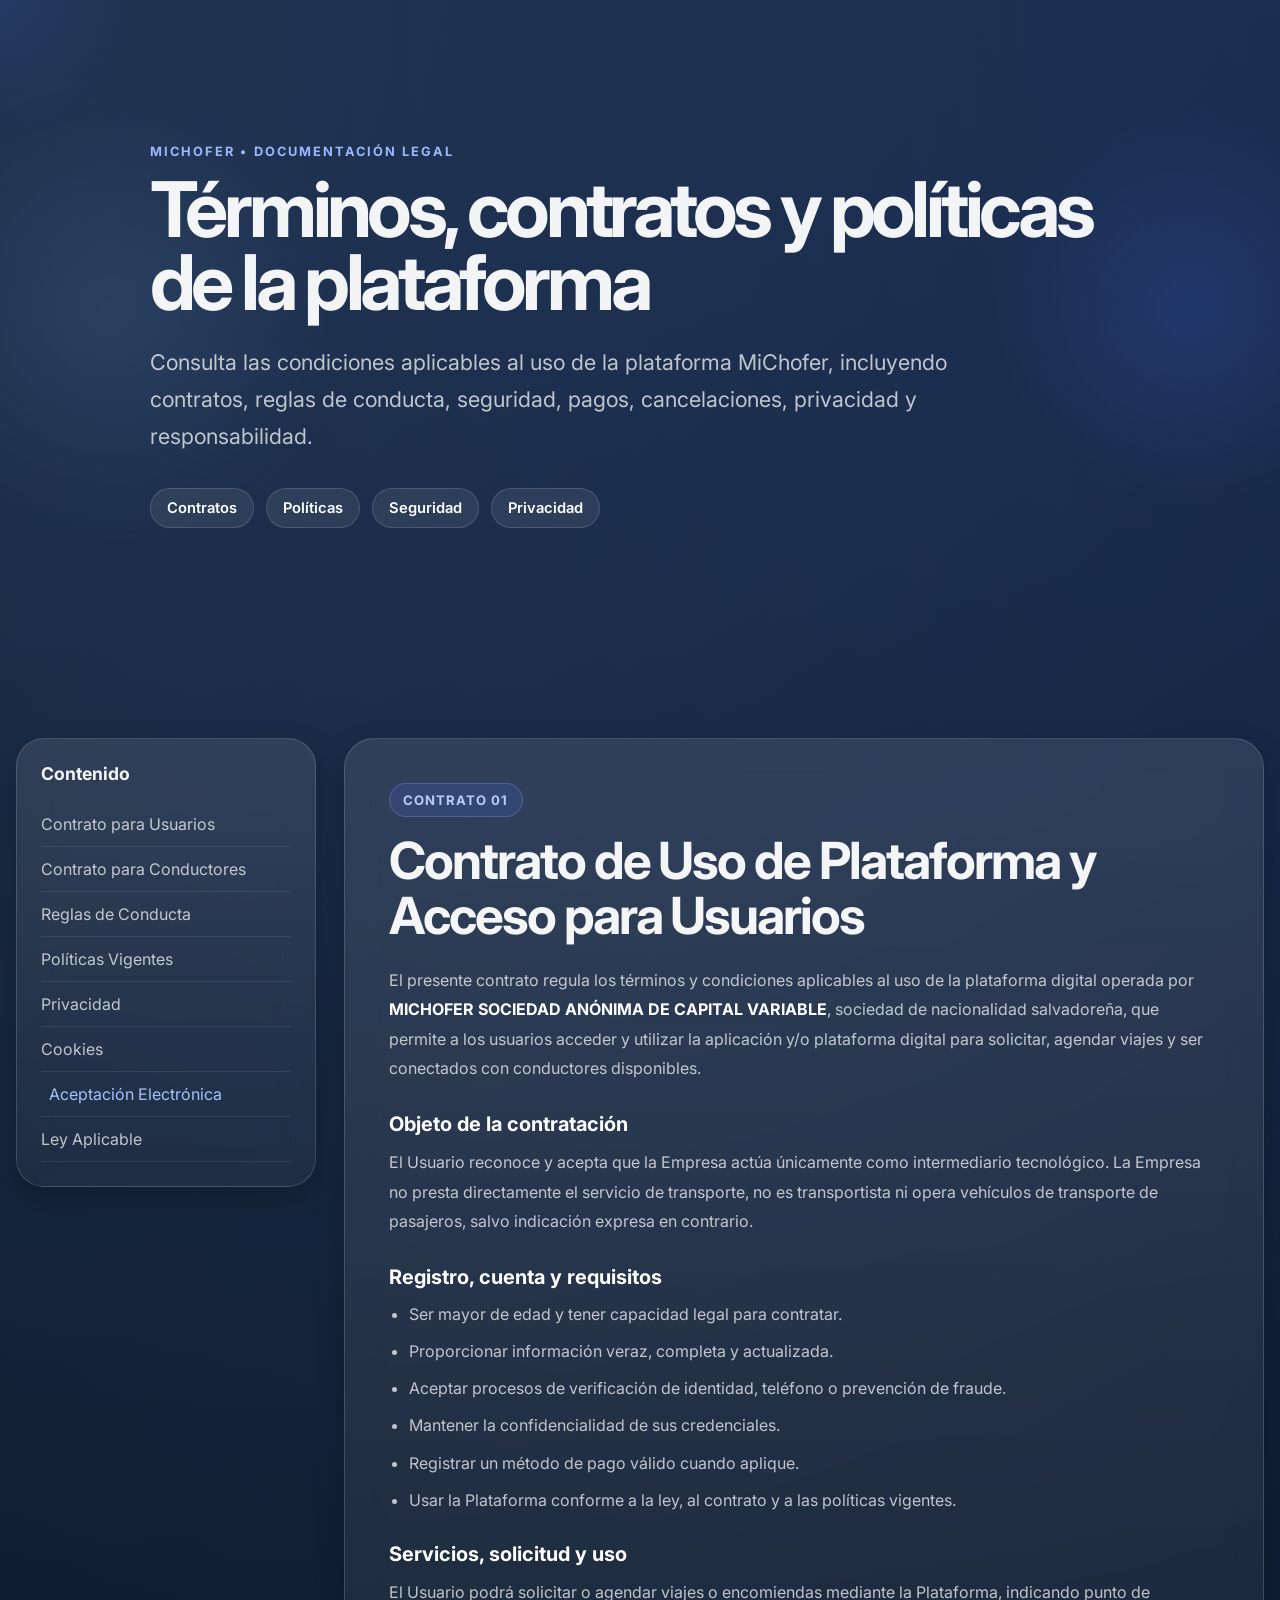
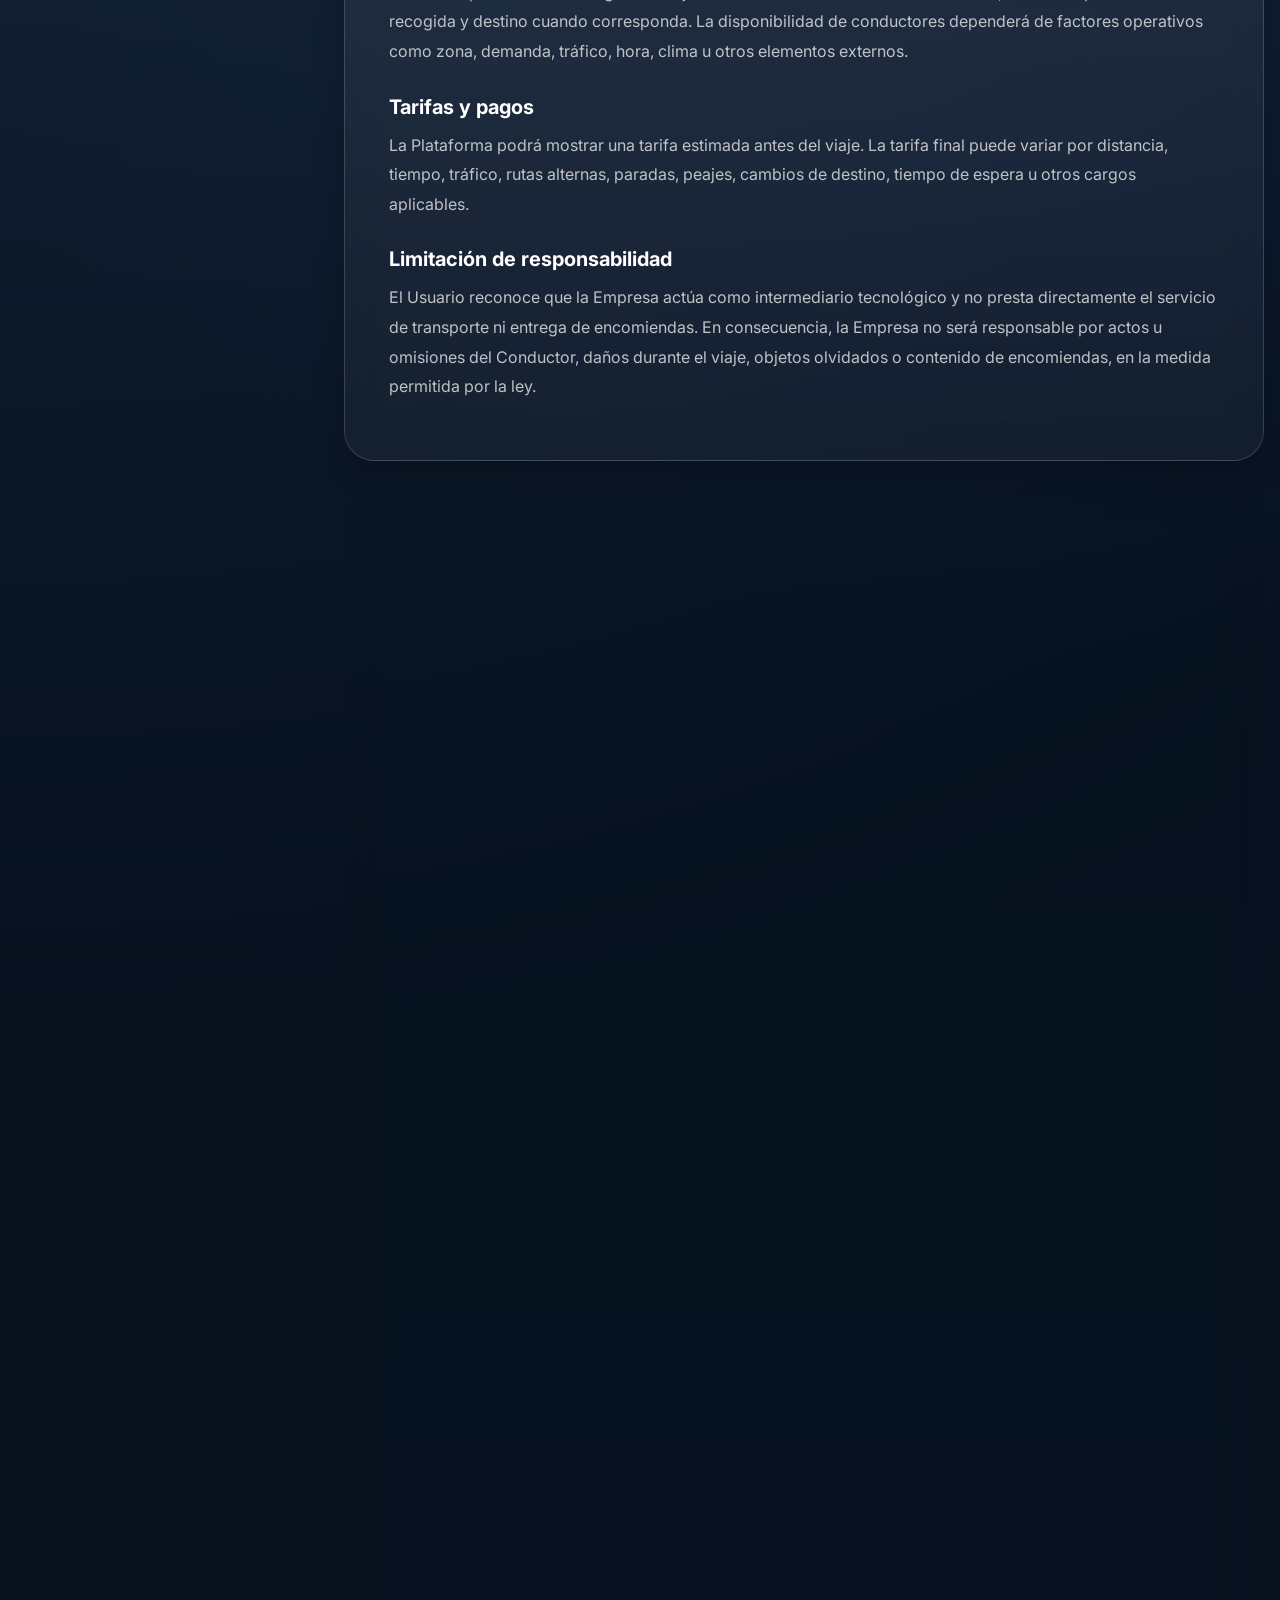
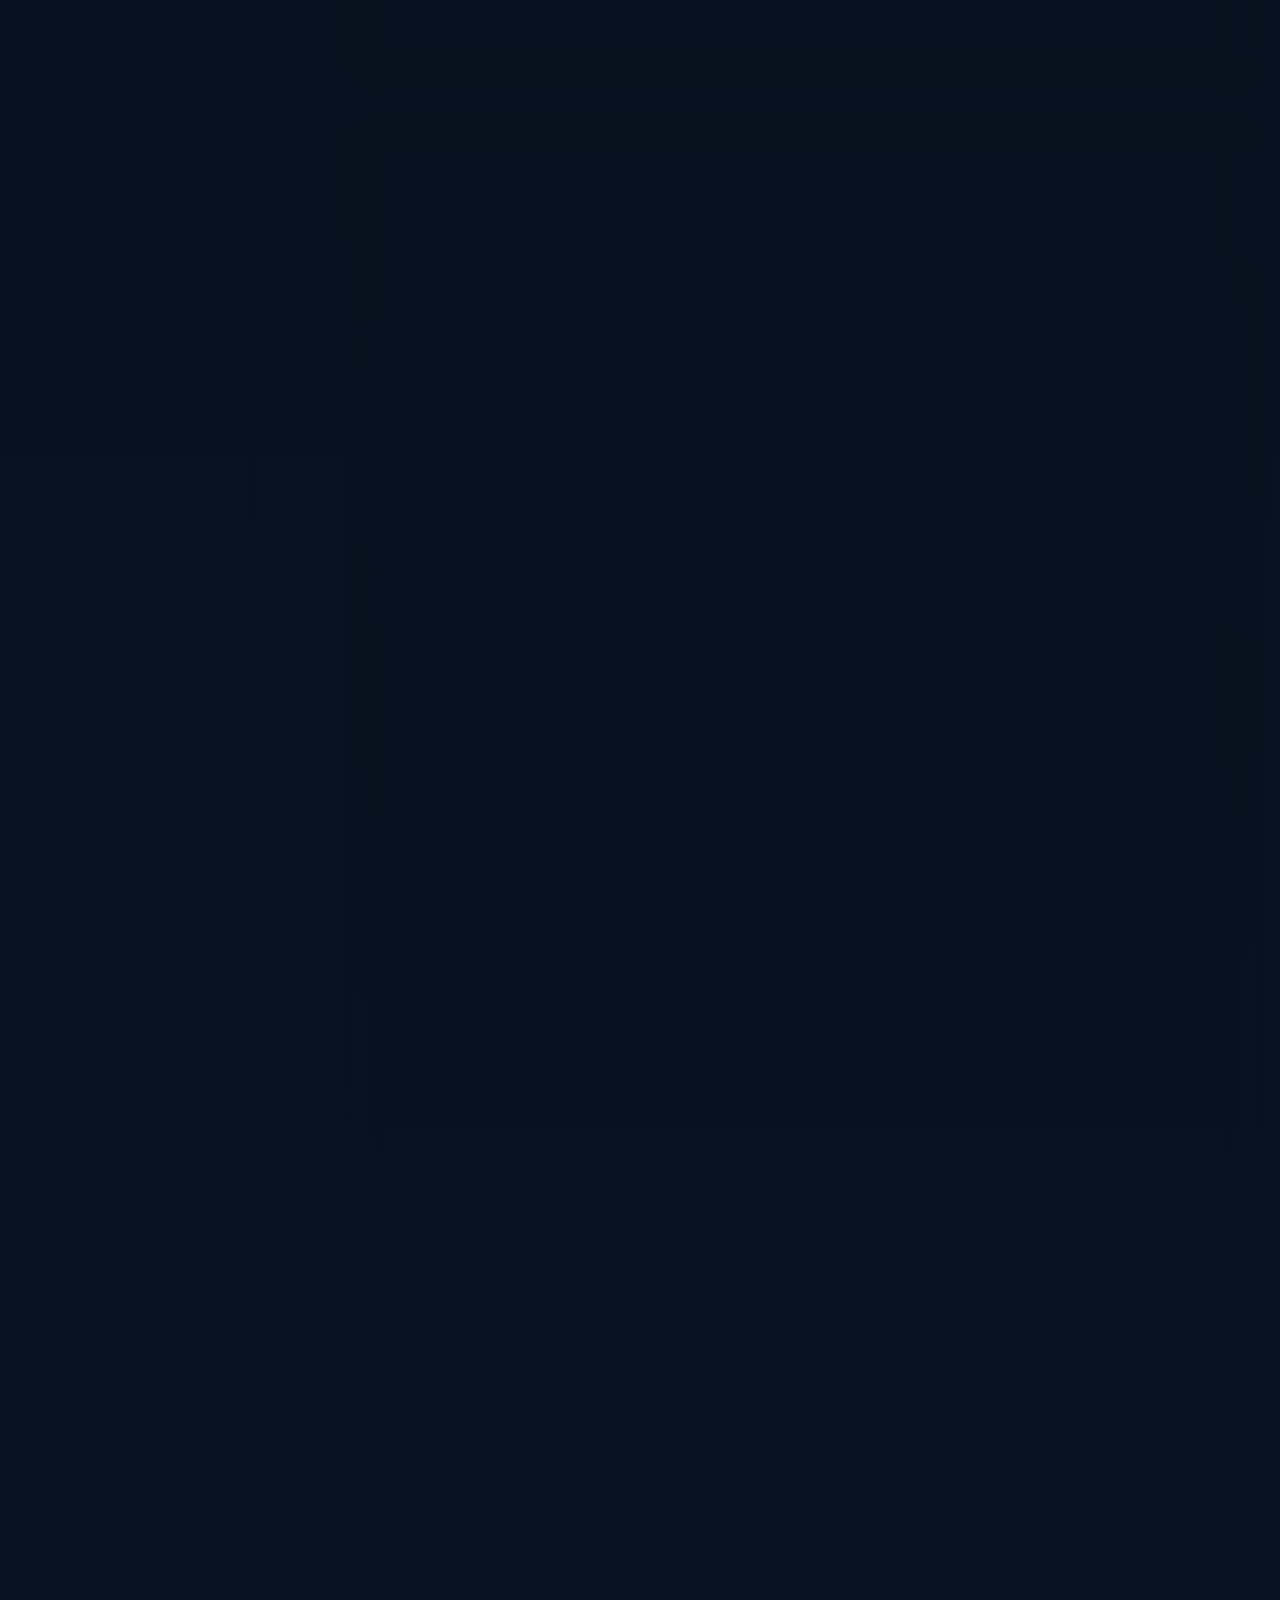
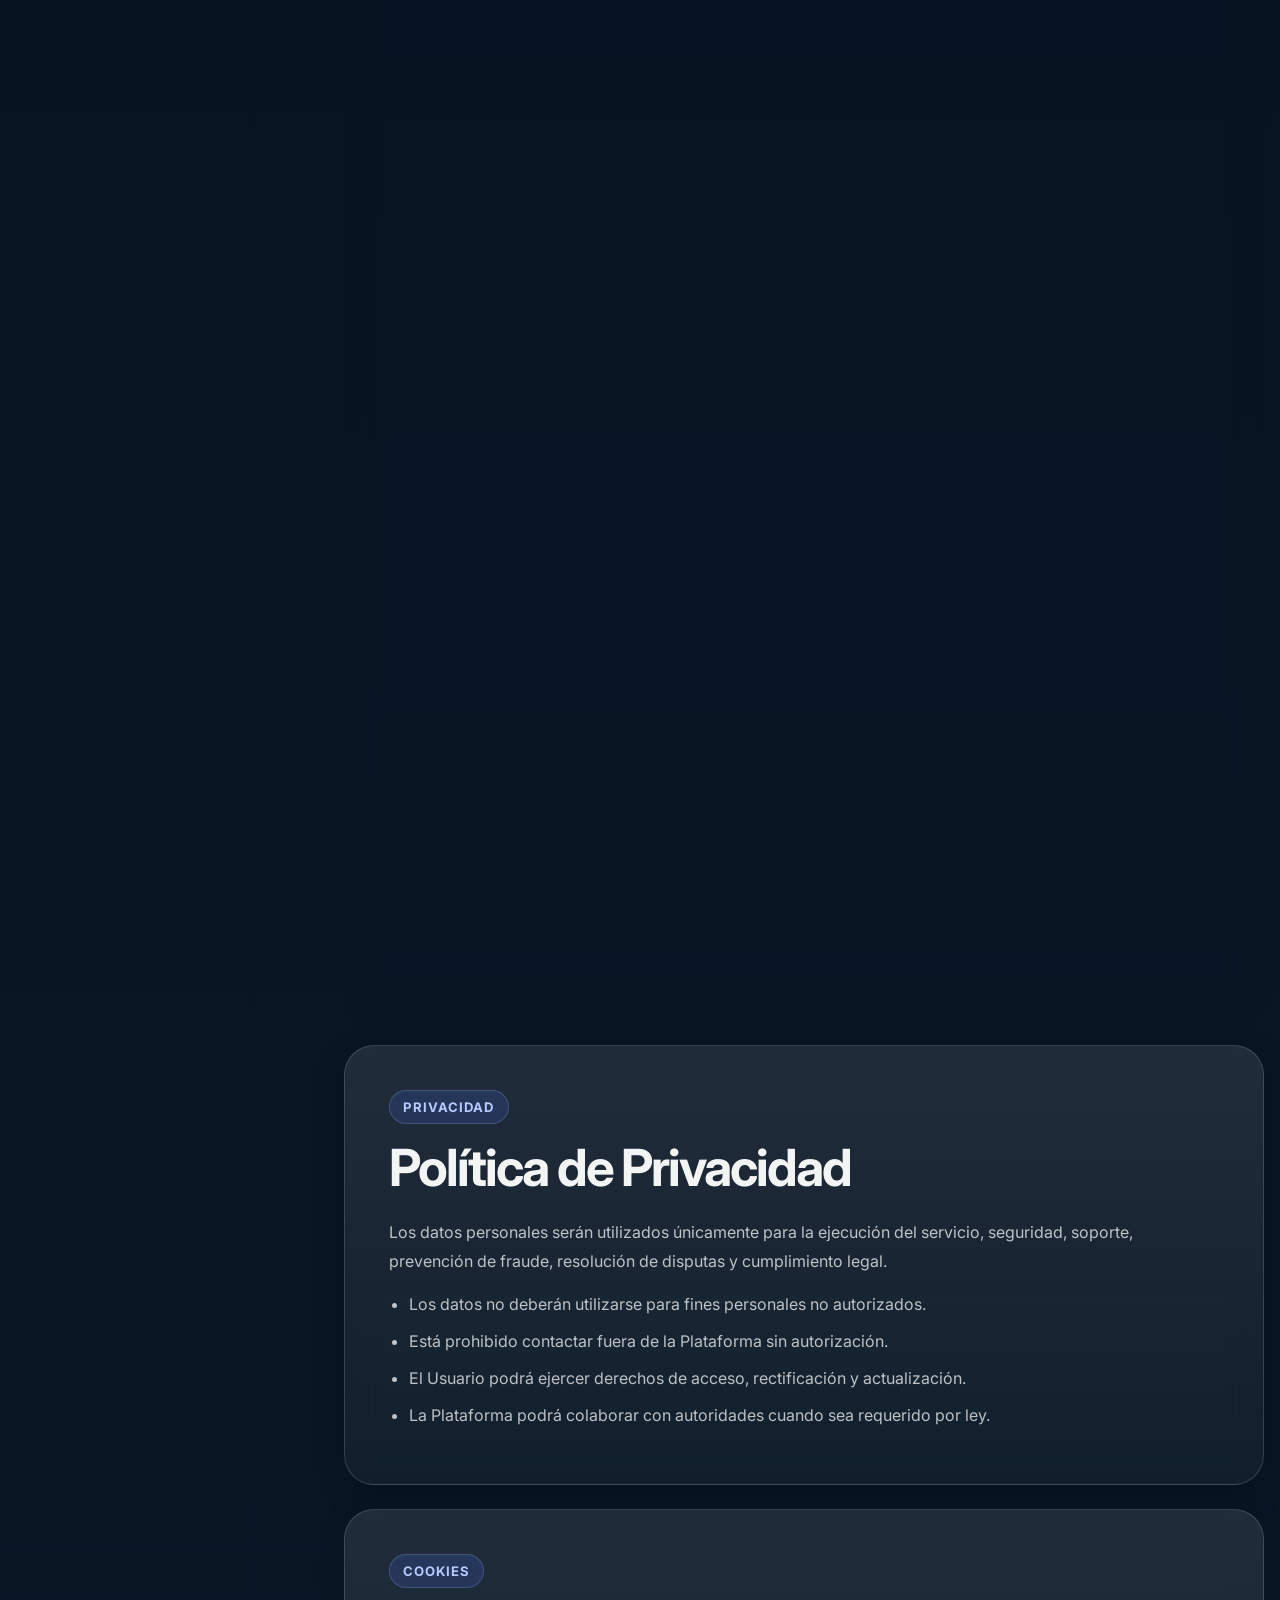
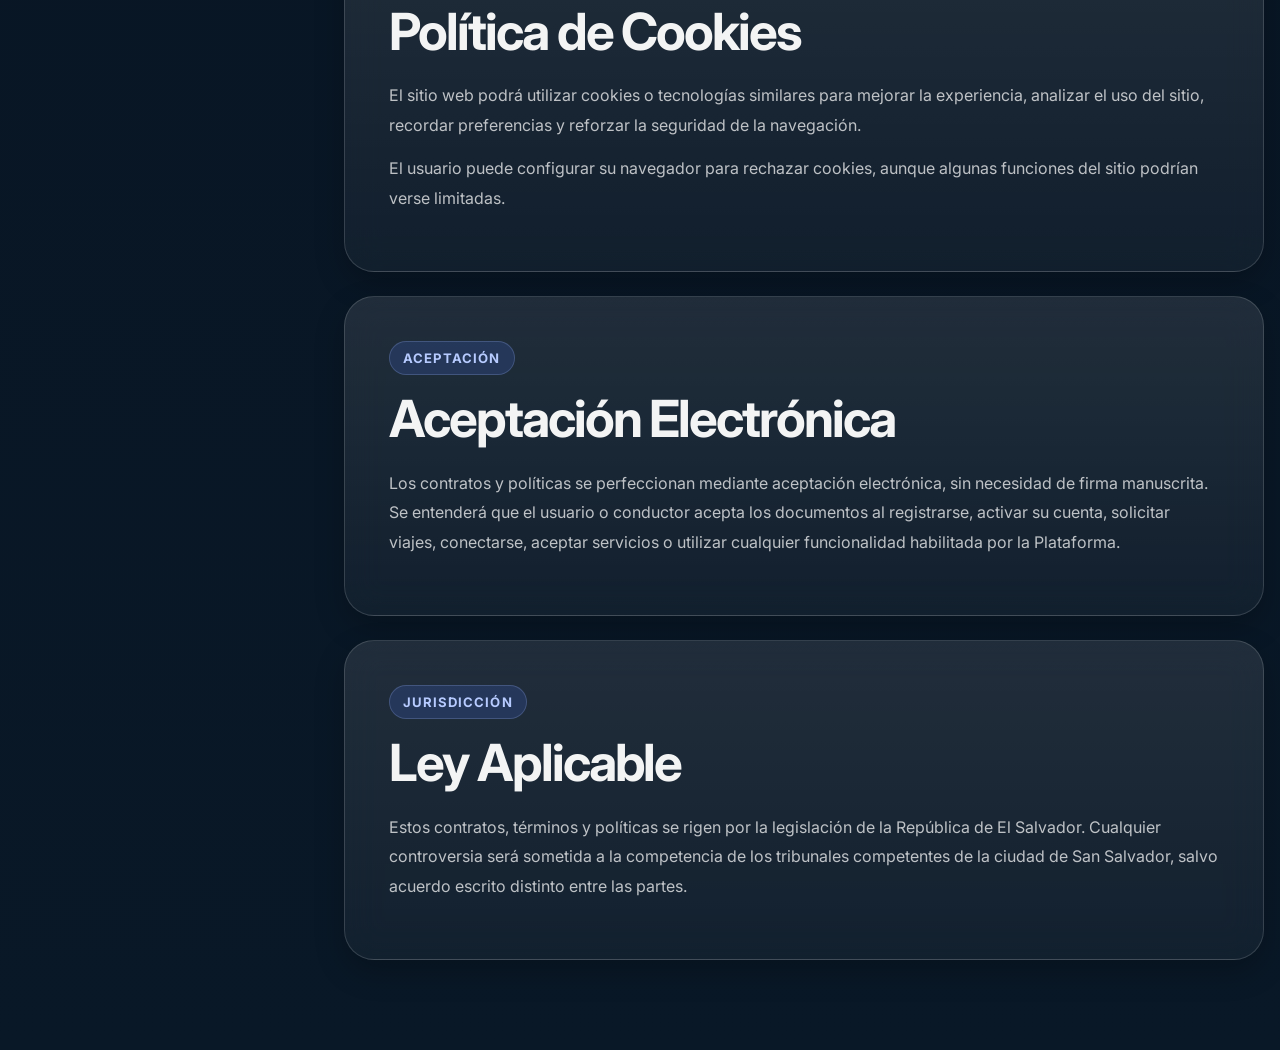
==== index.html @ ad26180e "Rename legal.html to index.html" ====
<!DOCTYPE html>
<html lang="es">
<head>
  <meta charset="UTF-8" />
  <meta name="viewport" content="width=device-width, initial-scale=1.0" />
  <title>MiChofer | Términos, Contratos y Políticas</title>
  <meta name="description" content="Contratos, términos, condiciones, reglas de conducta y políticas vigentes de MiChofer.">

  <link rel="preconnect" href="https://fonts.googleapis.com">
  <link rel="preconnect" href="https://fonts.gstatic.com" crossorigin>
  <link href="https://fonts.googleapis.com/css2?family=Inter:wght@400;500;600;700;800&display=swap" rel="stylesheet">

  <link rel="stylesheet" href="legal.css" />
</head>

<body>
  <div class="cursor-glow"></div>

  <main class="legal-page">
    <section class="legal-hero">
      <div class="hero-bg-orb orb-1"></div>
      <div class="hero-bg-orb orb-2"></div>
      <div class="hero-grid"></div>

      <div class="container legal-hero-content reveal">
        <span class="eyebrow">MiChofer • Documentación legal</span>
        <h1 class="legal-title">Términos, contratos y políticas de la plataforma</h1>
        <p class="legal-subtitle">
          Consulta las condiciones aplicables al uso de la plataforma MiChofer,
          incluyendo contratos, reglas de conducta, seguridad, pagos, cancelaciones,
          privacidad y responsabilidad.
        </p>

        <div class="legal-badges">
          <span>Contratos</span>
          <span>Políticas</span>
          <span>Seguridad</span>
          <span>Privacidad</span>
        </div>
      </div>
    </section>

    <section class="legal-content section-space">
      <div class="container legal-layout">

        <aside class="legal-sidebar glass reveal">
          <h3>Contenido</h3>
          <a href="#contrato-usuarios">Contrato para Usuarios</a>
          <a href="#contrato-conductores">Contrato para Conductores</a>
          <a href="#reglas">Reglas de Conducta</a>
          <a href="#politicas">Políticas Vigentes</a>
          <a href="#privacidad">Privacidad</a>
          <a href="#cookies">Cookies</a>
          <a href="#aceptacion">Aceptación Electrónica</a>
          <a href="#ley">Ley Aplicable</a>
        </aside>

        <div class="legal-docs">

          <article class="legal-card glass reveal" id="contrato-usuarios">
            <span class="doc-label">Contrato 01</span>
            <h2>Contrato de Uso de Plataforma y Acceso para Usuarios</h2>

            <p>
              El presente contrato regula los términos y condiciones aplicables al uso de la
              plataforma digital operada por <strong>MICHOFER SOCIEDAD ANÓNIMA DE CAPITAL VARIABLE</strong>,
              sociedad de nacionalidad salvadoreña, que permite a los usuarios acceder y utilizar
              la aplicación y/o plataforma digital para solicitar, agendar viajes y ser conectados
              con conductores disponibles.
            </p>

            <h3>Objeto de la contratación</h3>
            <p>
              El Usuario reconoce y acepta que la Empresa actúa únicamente como intermediario
              tecnológico. La Empresa no presta directamente el servicio de transporte, no es
              transportista ni opera vehículos de transporte de pasajeros, salvo indicación expresa
              en contrario.
            </p>

            <h3>Registro, cuenta y requisitos</h3>
            <ul>
              <li>Ser mayor de edad y tener capacidad legal para contratar.</li>
              <li>Proporcionar información veraz, completa y actualizada.</li>
              <li>Aceptar procesos de verificación de identidad, teléfono o prevención de fraude.</li>
              <li>Mantener la confidencialidad de sus credenciales.</li>
              <li>Registrar un método de pago válido cuando aplique.</li>
              <li>Usar la Plataforma conforme a la ley, al contrato y a las políticas vigentes.</li>
            </ul>

            <h3>Servicios, solicitud y uso</h3>
            <p>
              El Usuario podrá solicitar o agendar viajes o encomiendas mediante la Plataforma,
              indicando punto de recogida y destino cuando corresponda. La disponibilidad de
              conductores dependerá de factores operativos como zona, demanda, tráfico, hora,
              clima u otros elementos externos.
            </p>

            <h3>Tarifas y pagos</h3>
            <p>
              La Plataforma podrá mostrar una tarifa estimada antes del viaje. La tarifa final
              puede variar por distancia, tiempo, tráfico, rutas alternas, paradas, peajes,
              cambios de destino, tiempo de espera u otros cargos aplicables.
            </p>

            <h3>Limitación de responsabilidad</h3>
            <p>
              El Usuario reconoce que la Empresa actúa como intermediario tecnológico y no presta
              directamente el servicio de transporte ni entrega de encomiendas. En consecuencia,
              la Empresa no será responsable por actos u omisiones del Conductor, daños durante
              el viaje, objetos olvidados o contenido de encomiendas, en la medida permitida por la ley.
            </p>
          </article>

          <article class="legal-card glass reveal" id="contrato-conductores">
            <span class="doc-label">Contrato 02</span>
            <h2>Contrato de Uso de Plataforma y Licencia de Acceso para Conductores</h2>

            <p>
              Este contrato regula los términos aplicables al acceso y uso de la Plataforma por
              parte del Conductor Afiliado, quien podrá recibir solicitudes de viaje, aceptarlas,
              ejecutarlas y administrar información relacionada con los servicios prestados.
            </p>

            <h3>Naturaleza de la relación</h3>
            <p>
              El presente contrato no crea relación laboral, de agencia, sociedad, franquicia o
              representación entre el Operador y el Conductor. No existe subordinación,
              exclusividad ni salario fijo. El Conductor decide cuándo conectarse y aceptar viajes.
            </p>

            <h3>Requisitos de afiliación</h3>
            <ul>
              <li>Ser mayor de edad y tener capacidad legal para contratar.</li>
              <li>Mantener licencia de conducir vigente.</li>
              <li>Contar con vehículo en condiciones mecánicas y de seguridad adecuadas.</li>
              <li>Contar con seguro vigente del vehículo.</li>
              <li>Aceptar procesos de verificación documental, identidad y vehículo.</li>
              <li>Mantener una cuenta única y personal.</li>
            </ul>

            <h3>Obligaciones del conductor</h3>
            <ul>
              <li>Prestar el servicio con diligencia, respeto y profesionalismo.</li>
              <li>Cumplir las leyes y normas de tránsito aplicables.</li>
              <li>No operar bajo efectos de alcohol, drogas o sustancias que afecten la conducción.</li>
              <li>No cobrar montos fuera de la aplicación sin autorización.</li>
              <li>No transportar objetos ilícitos, peligrosos, inflamables o prohibidos por ley.</li>
              <li>Reportar incidentes por los canales oficiales.</li>
            </ul>

            <h3>Seguro y coberturas</h3>
            <p>
              El Conductor es responsable de mantener un seguro vigente del vehículo. La Empresa
              no es aseguradora ni emite pólizas, salvo pacto expreso.
            </p>
          </article>

          <article class="legal-card glass reveal" id="reglas">
            <span class="doc-label">Seguridad</span>
            <h2>Reglas de Conducta y Seguridad de la Plataforma</h2>

            <h3>Principios generales</h3>
            <ul>
              <li>Legalidad.</li>
              <li>Respeto mutuo.</li>
              <li>Seguridad.</li>
              <li>Buena fe.</li>
              <li>Uso adecuado de la tecnología.</li>
            </ul>

            <h3>Conducta del usuario</h3>
            <ul>
              <li>Mantener trato respetuoso hacia conductores y terceros.</li>
              <li>No incurrir en acoso, amenazas, violencia o discriminación.</li>
              <li>No dañar el vehículo ni poner en riesgo al conductor.</li>
              <li>No consumir ni portar sustancias ilícitas durante el viaje.</li>
              <li>Proporcionar información veraz.</li>
              <li>Estar listo en el punto de recogida dentro del tiempo establecido.</li>
            </ul>

            <h3>Conducta del conductor</h3>
            <ul>
              <li>Prestar el servicio con diligencia y profesionalismo.</li>
              <li>Garantizar condiciones seguras del vehículo.</li>
              <li>Cumplir normas de tránsito.</li>
              <li>No operar bajo efectos de alcohol o drogas.</li>
              <li>No permitir el uso de su cuenta por terceros.</li>
              <li>No cobrar fuera de la Plataforma sin autorización.</li>
            </ul>

            <h3>Objetos prohibidos</h3>
            <p>Está prohibido transportar:</p>
            <ul>
              <li>Sustancias ilícitas.</li>
              <li>Armas.</li>
              <li>Material peligroso o inflamable.</li>
              <li>Dinero en efectivo.</li>
              <li>Cualquier objeto prohibido por ley.</li>
            </ul>
          </article>

          <article class="legal-card glass reveal" id="politicas">
            <span class="doc-label">Políticas</span>
            <h2>Políticas Vigentes de la Plataforma</h2>

            <h3>Naturaleza de la plataforma</h3>
            <p>
              La Plataforma actúa exclusivamente como intermediario tecnológico y facilitador de
              conexión entre usuarios y conductores. No presta directamente el servicio de transporte.
            </p>

            <h3>Política de tarifas y pagos</h3>
            <ul>
              <li>Las tarifas pueden variar por distancia, tiempo, tráfico, esperas o cambios en el viaje.</li>
              <li>Podrán aplicarse cargos por cancelaciones, tiempo de espera, daños o limpieza.</li>
              <li>Los pagos deben realizarse únicamente por medios autorizados.</li>
            </ul>

            <h3>Política de cancelaciones</h3>
            <ul>
              <li>El Usuario puede cancelar antes del inicio del viaje.</li>
              <li>Cancelaciones tardías pueden generar cargos.</li>
              <li>Inasistencias pueden generar penalizaciones.</li>
              <li>El Conductor puede cancelar por razones de seguridad.</li>
            </ul>

            <h3>Suspensión y terminación</h3>
            <p>La Plataforma podrá suspender o cancelar cuentas por:</p>
            <ul>
              <li>Incumplimiento contractual.</li>
              <li>Fraude o uso indebido.</li>
              <li>Riesgos de seguridad.</li>
              <li>Información falsa o incompleta.</li>
              <li>Conducta inapropiada.</li>
              <li>Transporte de objetos ilícitos.</li>
            </ul>

            <h3>Reclamos</h3>
            <p>
              Los reclamos deben realizarse por canales oficiales. El plazo máximo para objeciones
              de cobro es de 72 horas. La Plataforma evaluará los casos conforme a la evidencia disponible.
            </p>
          </article>

          <article class="legal-card glass reveal" id="privacidad">
            <span class="doc-label">Privacidad</span>
            <h2>Política de Privacidad</h2>

            <p>
              Los datos personales serán utilizados únicamente para la ejecución del servicio,
              seguridad, soporte, prevención de fraude, resolución de disputas y cumplimiento legal.
            </p>

            <ul>
              <li>Los datos no deberán utilizarse para fines personales no autorizados.</li>
              <li>Está prohibido contactar fuera de la Plataforma sin autorización.</li>
              <li>El Usuario podrá ejercer derechos de acceso, rectificación y actualización.</li>
              <li>La Plataforma podrá colaborar con autoridades cuando sea requerido por ley.</li>
            </ul>
          </article>

          <article class="legal-card glass reveal" id="cookies">
            <span class="doc-label">Cookies</span>
            <h2>Política de Cookies</h2>

            <p>
              El sitio web podrá utilizar cookies o tecnologías similares para mejorar la experiencia,
              analizar el uso del sitio, recordar preferencias y reforzar la seguridad de la navegación.
            </p>

            <p>
              El usuario puede configurar su navegador para rechazar cookies, aunque algunas funciones
              del sitio podrían verse limitadas.
            </p>
          </article>

          <article class="legal-card glass reveal" id="aceptacion">
            <span class="doc-label">Aceptación</span>
            <h2>Aceptación Electrónica</h2>

            <p>
              Los contratos y políticas se perfeccionan mediante aceptación electrónica, sin necesidad
              de firma manuscrita. Se entenderá que el usuario o conductor acepta los documentos al
              registrarse, activar su cuenta, solicitar viajes, conectarse, aceptar servicios o utilizar
              cualquier funcionalidad habilitada por la Plataforma.
            </p>
          </article>

          <article class="legal-card glass reveal" id="ley">
            <span class="doc-label">Jurisdicción</span>
            <h2>Ley Aplicable</h2>

            <p>
              Estos contratos, términos y políticas se rigen por la legislación de la República de
              El Salvador. Cualquier controversia será sometida a la competencia de los tribunales
              competentes de la ciudad de San Salvador, salvo acuerdo escrito distinto entre las partes.
            </p>
          </article>

        </div>
      </div>
    </section>
  </main>

  <button class="back-to-top" id="backToTop" aria-label="Volver arriba">
    ↑
  </button>

  <script src="legal.js"></script>
</body>
</html>
---- legal.css ----
:root {
  --white-color: #ffffff;
  --dark-color: #252525;
  --primary-color: #5575a1;
  --secondary-color: #4a6ef5;
  --light-pink-color: #faf4f5;
  --medium-gray-color: #cccccc;

  --font-size-s: 0.9rem;
  --font-size-n: 1rem;
  --font-size-m: 1.12rem;
  --font-size-l: 1.15rem;
  --font-size-xl: 2rem;
  --font-size-xxl: 2.3rem;

  --font-weight-normal: 400;
  --font-weight-medium: 500;
  --font-weight-semibold: 600;
  --font-weight-bold: 700;

  --border-radius-s: 8px;
  --border-radius-m: 30px;
  --border-radius-circle: 50%;

  --site-max-width: 1300px;

  --body-bg: #07111f;
  --surface-1: rgba(255, 255, 255, 0.08);
  --surface-2: rgba(255, 255, 255, 0.04);
  --border-glass: rgba(255, 255, 255, 0.15);
  --text-main: rgba(255,255,255,0.95);
  --text-soft: rgba(255,255,255,0.72);
  --text-fade: rgba(255,255,255,0.55);
  --shadow-lg: 0 25px 80px rgba(0, 0, 0, 0.35);
  --shadow-md: 0 12px 30px rgba(0, 0, 0, 0.22);
}

* {
  margin: 0;
  padding: 0;
  box-sizing: border-box;
}

html {
  scroll-behavior: smooth;
}

body {
  font-family: "Inter", sans-serif;
  background:
    radial-gradient(circle at top left, rgba(85,117,161,0.30), transparent 35%),
    radial-gradient(circle at top right, rgba(74,110,245,0.18), transparent 30%),
    linear-gradient(180deg, #04101d 0%, #07111f 45%, #091827 100%);
  color: var(--text-main);
  overflow-x: hidden;
}

a {
  text-decoration: none;
  color: inherit;
}

ul {
  padding-left: 20px;
}

li {
  margin-bottom: 10px;
  color: var(--text-soft);
  line-height: 1.7;
}

.container {
  width: min(100% - 32px, var(--site-max-width));
  margin-inline: auto;
}

.section-space {
  padding: 90px 0;
}

.glass {
  background: linear-gradient(180deg, rgba(255,255,255,0.10), rgba(255,255,255,0.04));
  border: 1px solid var(--border-glass);
  backdrop-filter: blur(18px);
  -webkit-backdrop-filter: blur(18px);
  box-shadow: var(--shadow-md);
}

.eyebrow {
  display: inline-block;
  margin-bottom: 14px;
  font-size: 0.8rem;
  font-weight: 700;
  letter-spacing: 0.16em;
  text-transform: uppercase;
  color: #9db7ff;
}

.legal-page {
  min-height: 100vh;
  position: relative;
}

.legal-hero {
  min-height: 72vh;
  position: relative;
  display: flex;
  align-items: center;
  overflow: hidden;
  padding: 90px 0 70px;
}

.legal-hero-content {
  position: relative;
  z-index: 2;
  max-width: 980px;
}

.legal-title {
  font-size: clamp(2.6rem, 6vw, 6.2rem);
  line-height: 0.96;
  letter-spacing: -0.06em;
  max-width: 980px;
}

.legal-subtitle {
  margin-top: 24px;
  color: var(--text-soft);
  font-size: clamp(1.05rem, 2vw, 1.35rem);
  line-height: 1.7;
  max-width: 820px;
}

.legal-badges {
  display: flex;
  flex-wrap: wrap;
  gap: 12px;
  margin-top: 34px;
}

.legal-badges span {
  padding: 10px 16px;
  border-radius: 999px;
  color: var(--white-color);
  background: rgba(255,255,255,0.08);
  border: 1px solid rgba(255,255,255,0.14);
  font-weight: 600;
  font-size: 0.92rem;
}

.hero-bg-orb {
  position: absolute;
  border-radius: 50%;
  filter: blur(30px);
  opacity: 0.7;
}

.orb-1 {
  width: 460px;
  height: 460px;
  left: -120px;
  top: 80px;
  background: radial-gradient(circle, rgba(85,117,161,0.34), transparent 70%);
  animation: floatOrb 8s ease-in-out infinite;
}

.orb-2 {
  width: 380px;
  height: 380px;
  right: -100px;
  top: 120px;
  background: radial-gradient(circle, rgba(74,110,245,0.28), transparent 70%);
  animation: floatOrb 10s ease-in-out infinite reverse;
}

.hero-grid {
  position: absolute;
  inset: 0;
  background-image:
    linear-gradient(rgba(255,255,255,0.04) 1px, transparent 1px),
    linear-gradient(90deg, rgba(255,255,255,0.04) 1px, transparent 1px);
  background-size: 56px 56px;
  mask-image: linear-gradient(to bottom, rgba(0,0,0,0.4), transparent 85%);
  opacity: 0.18;
}

.legal-layout {
  display: grid;
  grid-template-columns: 300px 1fr;
  gap: 28px;
  align-items: start;
}

.legal-sidebar {
  position: sticky;
  top: 28px;
  border-radius: 28px;
  padding: 24px;
}

.legal-sidebar h3 {
  font-size: 1.1rem;
  margin-bottom: 18px;
}

.legal-sidebar a {
  display: block;
  color: var(--text-soft);
  padding: 12px 0;
  border-bottom: 1px solid rgba(255,255,255,0.08);
  transition: 0.25s ease;
}

.legal-sidebar a:hover,
.legal-sidebar a.active {
  color: #a8c0ff;
  padding-left: 8px;
}

.legal-docs {
  display: grid;
  gap: 24px;
}

.legal-card {
  border-radius: 30px;
  padding: clamp(24px, 4vw, 44px);
  scroll-margin-top: 30px;
}

.doc-label {
  display: inline-block;
  margin-bottom: 16px;
  padding: 8px 13px;
  border-radius: 999px;
  background: rgba(74,110,245,0.18);
  border: 1px solid rgba(168,192,255,0.22);
  color: #b7cbff;
  font-size: 0.82rem;
  font-weight: 700;
  letter-spacing: 0.08em;
  text-transform: uppercase;
}

.legal-card h2 {
  font-size: clamp(1.8rem, 4vw, 3.2rem);
  line-height: 1.08;
  letter-spacing: -0.04em;
  margin-bottom: 22px;
}

.legal-card h3 {
  font-size: 1.25rem;
  margin: 28px 0 12px;
  color: var(--white-color);
}

.legal-card p {
  color: var(--text-soft);
  line-height: 1.85;
  margin-bottom: 14px;
}

.legal-card strong {
  color: var(--white-color);
}

.back-to-top {
  position: fixed;
  right: 20px;
  bottom: 20px;
  width: 48px;
  height: 48px;
  border: none;
  border-radius: 50%;
  cursor: pointer;
  color: white;
  background: linear-gradient(135deg, var(--secondary-color), var(--primary-color));
  box-shadow: 0 10px 25px rgba(74,110,245,0.45);
  font-size: 1.3rem;
  opacity: 0;
  pointer-events: none;
  transform: translateY(12px);
  transition: 0.25s ease;
  z-index: 99;
}

.back-to-top.visible {
  opacity: 1;
  pointer-events: auto;
  transform: translateY(0);
}

.cursor-glow {
  position: fixed;
  width: 280px;
  height: 280px;
  border-radius: 50%;
  pointer-events: none;
  background: radial-gradient(circle, rgba(74,110,245,0.12), transparent 70%);
  z-index: 1;
  transform: translate(-50%, -50%);
  transition: transform 0.06s linear;
}

.reveal {
  opacity: 0;
  transform: translateY(38px);
  transition: opacity 0.9s ease, transform 0.9s ease;
}

.reveal.visible {
  opacity: 1;
  transform: translateY(0);
}

@keyframes floatOrb {
  0%, 100% {
    transform: translateY(0px) translateX(0px);
  }

  50% {
    transform: translateY(-24px) translateX(18px);
  }
}

@media (max-width: 1000px) {
  .legal-layout {
    grid-template-columns: 1fr;
  }

  .legal-sidebar {
    position: relative;
    top: auto;
  }
}

@media (max-width: 700px) {
  .legal-hero {
    min-height: auto;
    padding: 80px 0 50px;
  }

  .section-space {
    padding: 60px 0;
  }

  .legal-card {
    border-radius: 24px;
  }

  .cursor-glow {
    display: none;
  }
}
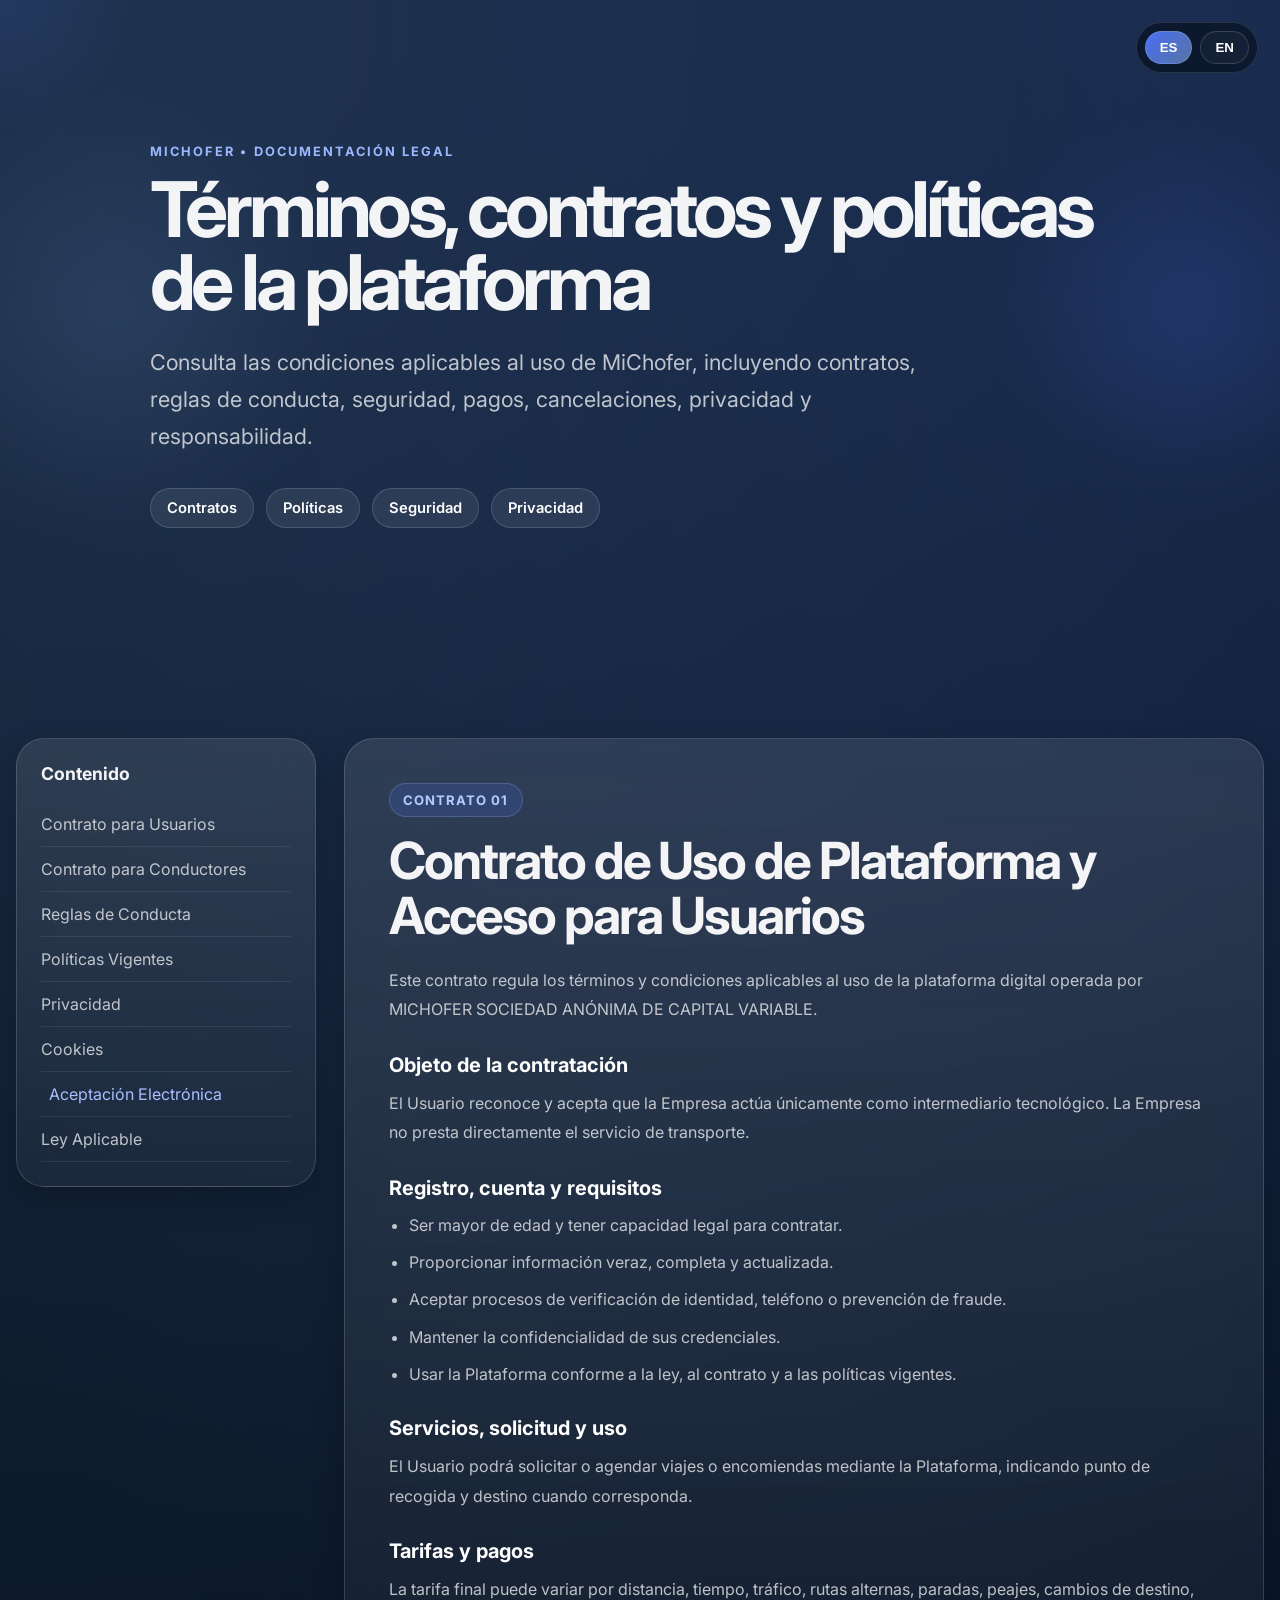
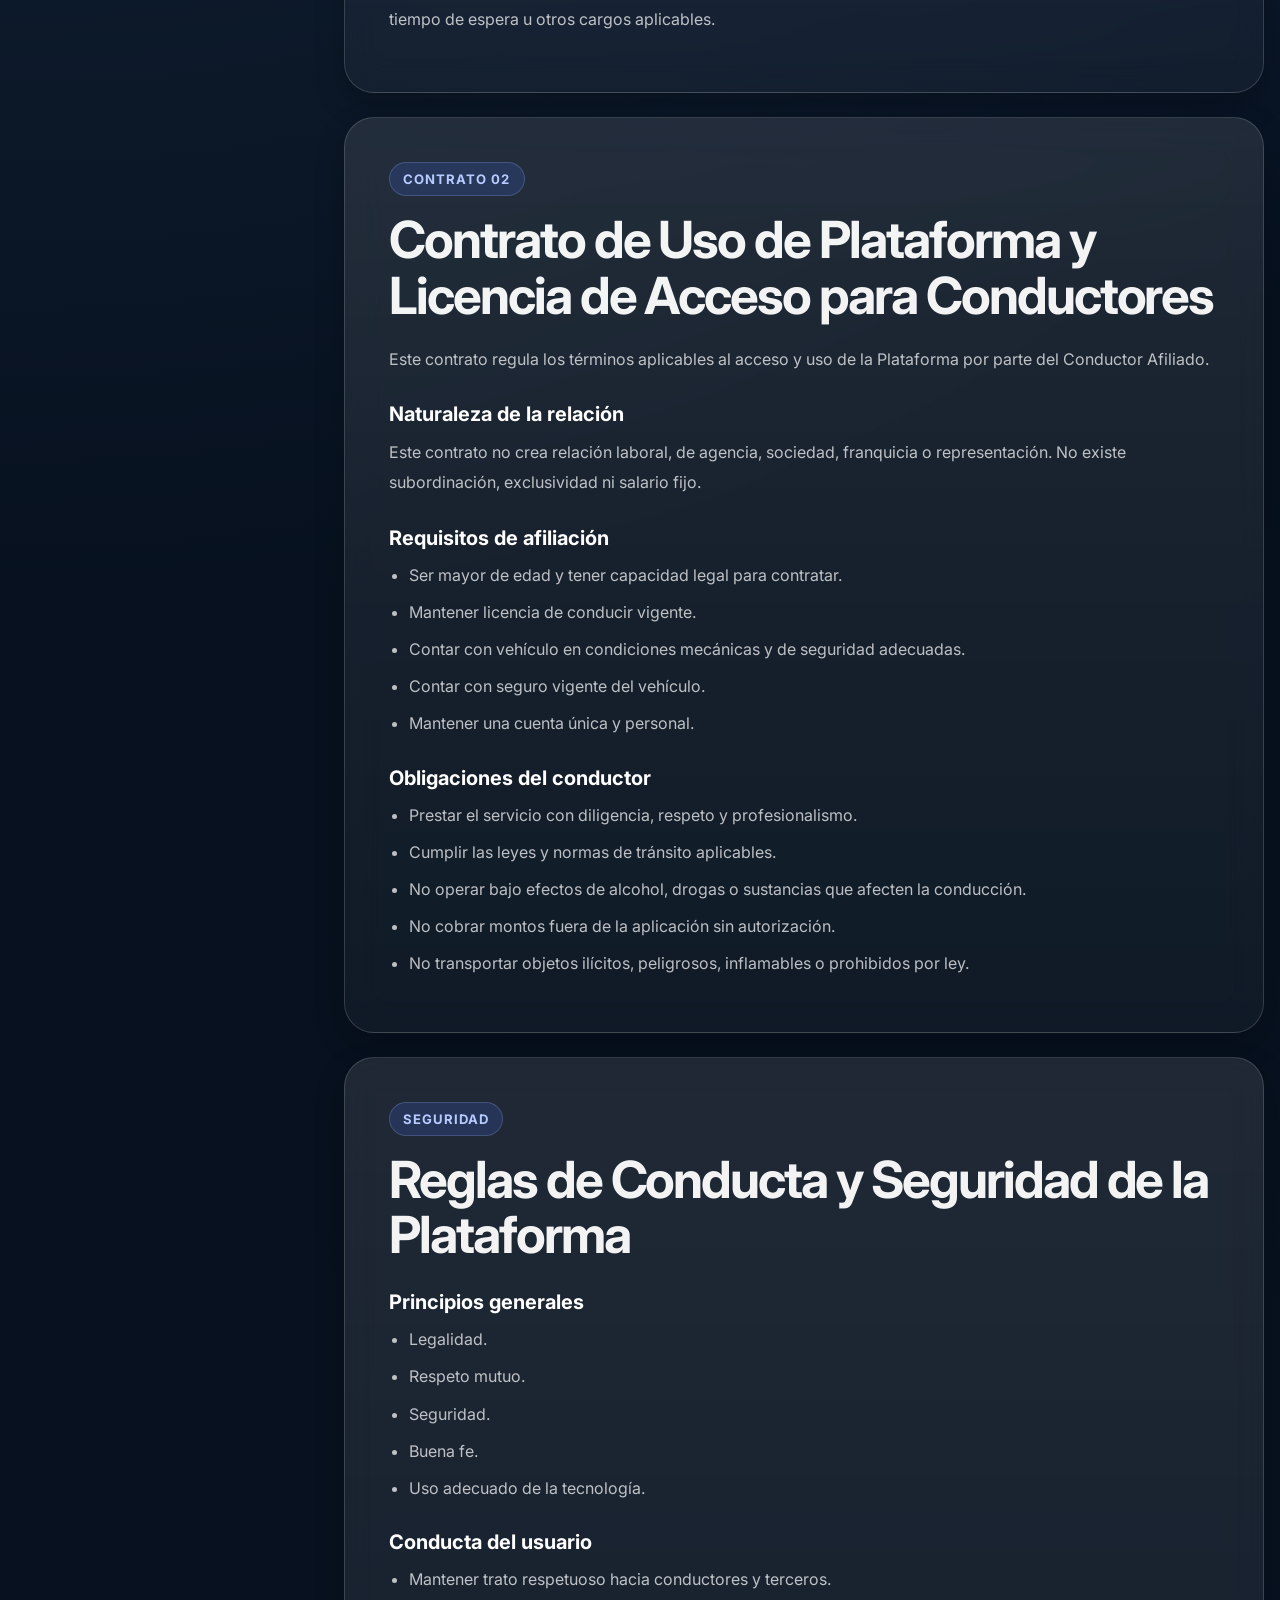
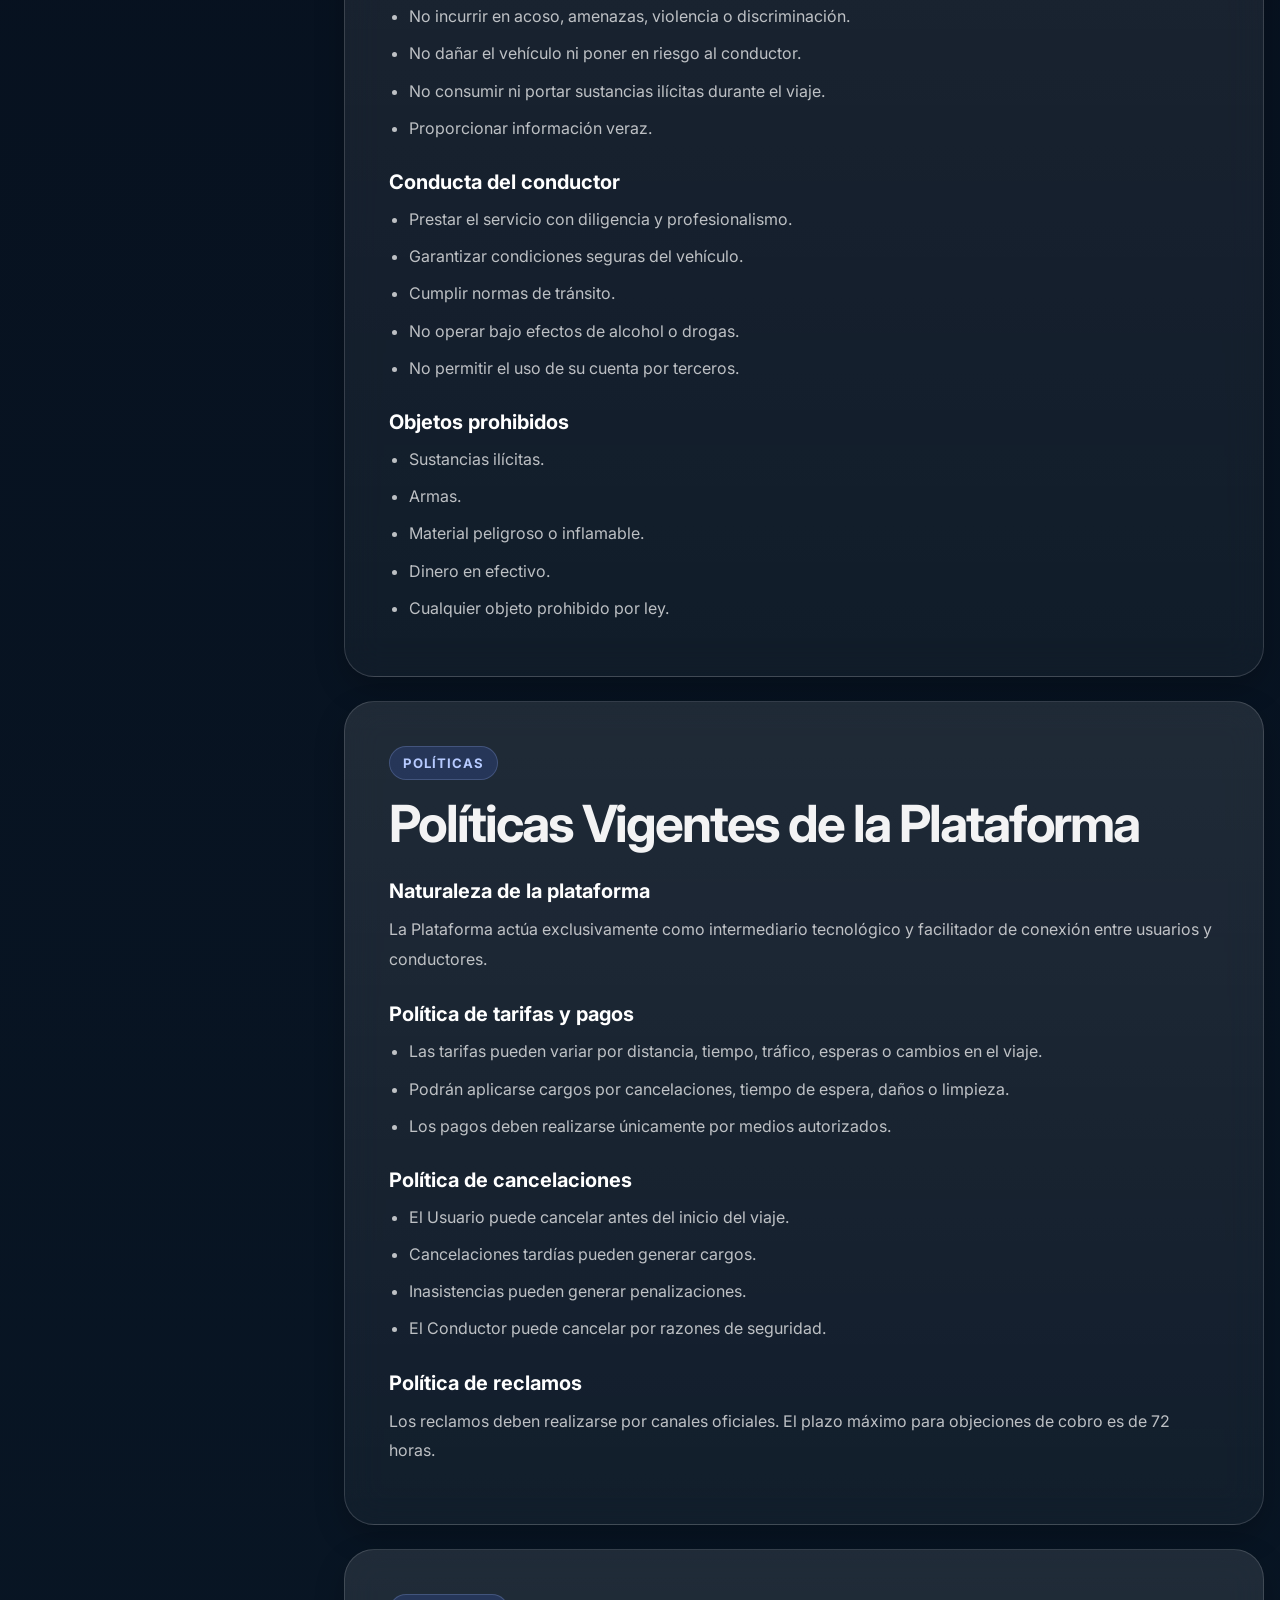
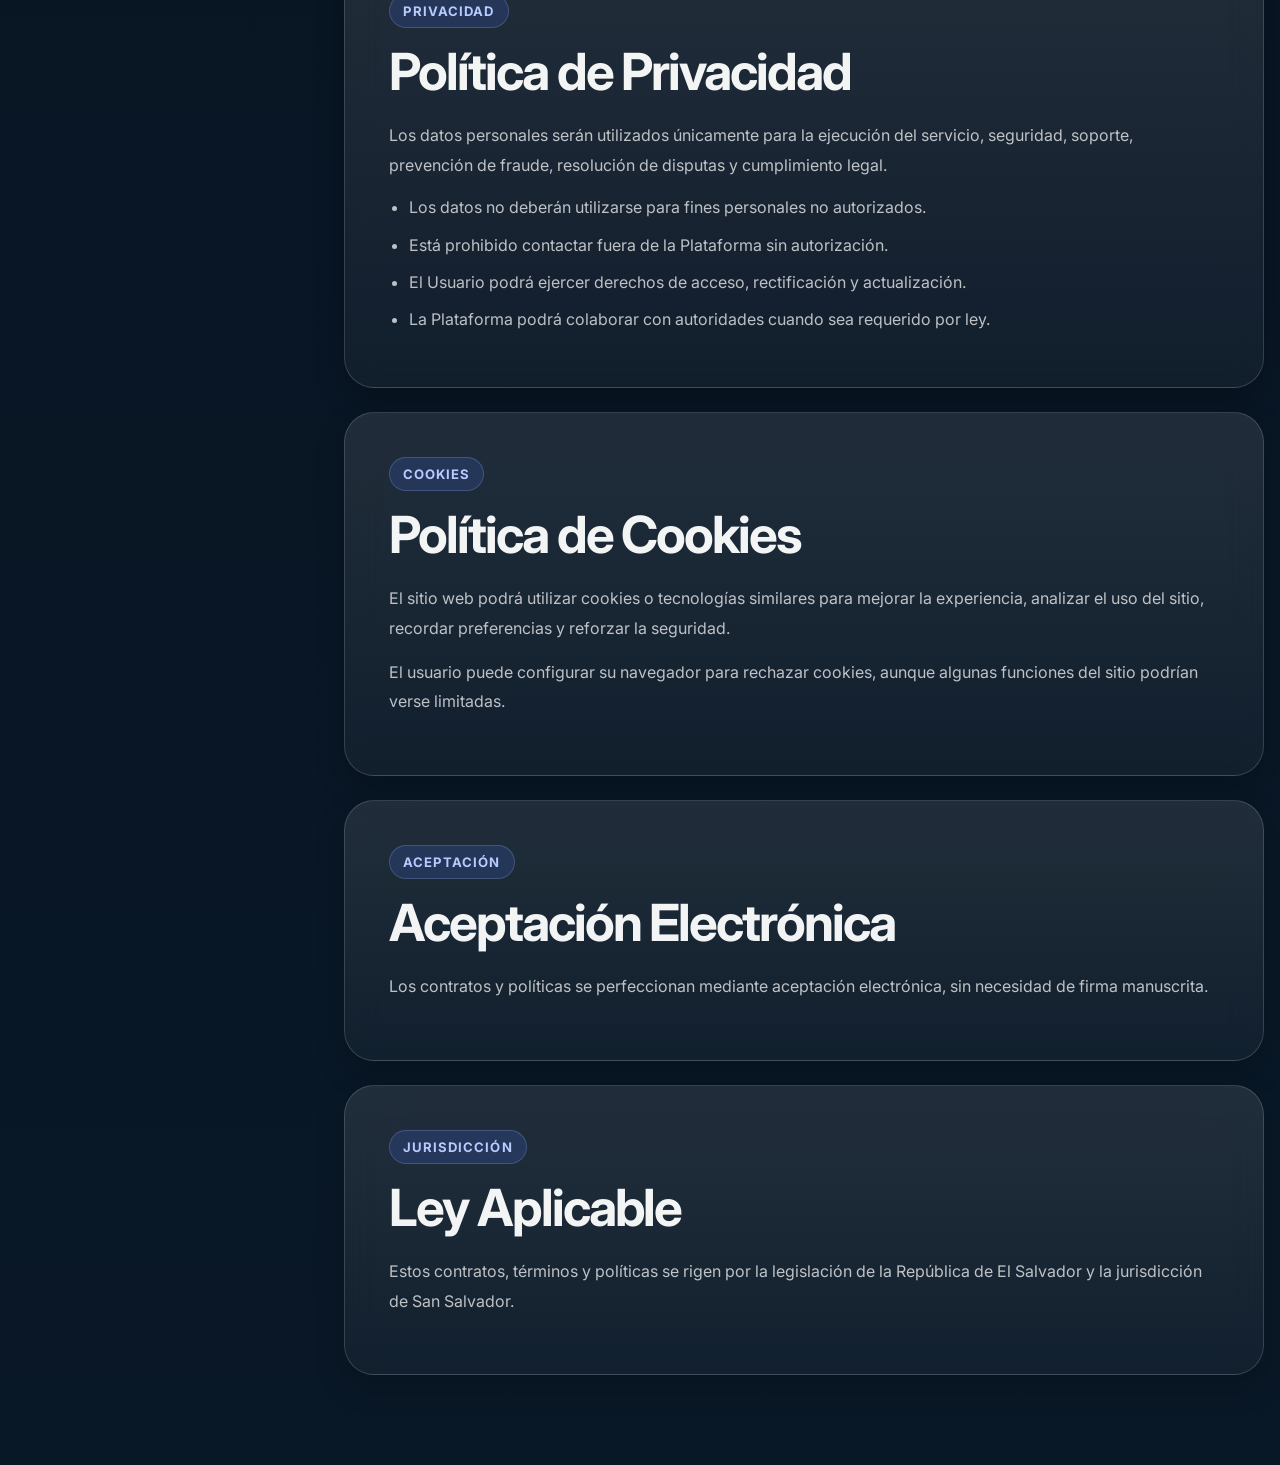
==== commit 1af893fb: "Add files via upload" ====
--- a/index.html
+++ b/index.html
@@ -3,8 +3,7 @@
 <head>
   <meta charset="UTF-8" />
   <meta name="viewport" content="width=device-width, initial-scale=1.0" />
-  <title>MiChofer | Términos, Contratos y Políticas</title>
-  <meta name="description" content="Contratos, términos, condiciones, reglas de conducta y políticas vigentes de MiChofer.">
+  <title>MiChofer | Legal</title>
 
   <link rel="preconnect" href="https://fonts.googleapis.com">
   <link rel="preconnect" href="https://fonts.gstatic.com" crossorigin>
@@ -15,6 +14,11 @@
 
 <body>
   <div class="cursor-glow"></div>
+
+  <div class="legal-lang-switch">
+    <button class="lang-btn active" data-language="es">ES</button>
+    <button class="lang-btn" data-language="en">EN</button>
+  </div>
 
   <main class="legal-page">
     <section class="legal-hero">
@@ -23,19 +27,15 @@
       <div class="hero-grid"></div>
 
       <div class="container legal-hero-content reveal">
-        <span class="eyebrow">MiChofer • Documentación legal</span>
-        <h1 class="legal-title">Términos, contratos y políticas de la plataforma</h1>
-        <p class="legal-subtitle">
-          Consulta las condiciones aplicables al uso de la plataforma MiChofer,
-          incluyendo contratos, reglas de conducta, seguridad, pagos, cancelaciones,
-          privacidad y responsabilidad.
-        </p>
+        <span class="eyebrow" data-section="hero" data-value="eyebrow"></span>
+        <h1 class="legal-title" data-section="hero" data-value="title"></h1>
+        <p class="legal-subtitle" data-section="hero" data-value="subtitle"></p>
 
         <div class="legal-badges">
-          <span>Contratos</span>
-          <span>Políticas</span>
-          <span>Seguridad</span>
-          <span>Privacidad</span>
+          <span data-section="hero" data-value="badge-1"></span>
+          <span data-section="hero" data-value="badge-2"></span>
+          <span data-section="hero" data-value="badge-3"></span>
+          <span data-section="hero" data-value="badge-4"></span>
         </div>
       </div>
     </section>
@@ -44,257 +44,166 @@
       <div class="container legal-layout">
 
         <aside class="legal-sidebar glass reveal">
-          <h3>Contenido</h3>
-          <a href="#contrato-usuarios">Contrato para Usuarios</a>
-          <a href="#contrato-conductores">Contrato para Conductores</a>
-          <a href="#reglas">Reglas de Conducta</a>
-          <a href="#politicas">Políticas Vigentes</a>
-          <a href="#privacidad">Privacidad</a>
-          <a href="#cookies">Cookies</a>
-          <a href="#aceptacion">Aceptación Electrónica</a>
-          <a href="#ley">Ley Aplicable</a>
+          <h3 data-section="sidebar" data-value="title"></h3>
+          <a href="#contrato-usuarios" data-section="sidebar" data-value="users"></a>
+          <a href="#contrato-conductores" data-section="sidebar" data-value="drivers"></a>
+          <a href="#reglas" data-section="sidebar" data-value="rules"></a>
+          <a href="#politicas" data-section="sidebar" data-value="policies"></a>
+          <a href="#privacidad" data-section="sidebar" data-value="privacy"></a>
+          <a href="#cookies" data-section="sidebar" data-value="cookies"></a>
+          <a href="#aceptacion" data-section="sidebar" data-value="acceptance"></a>
+          <a href="#ley" data-section="sidebar" data-value="law"></a>
         </aside>
 
         <div class="legal-docs">
 
           <article class="legal-card glass reveal" id="contrato-usuarios">
-            <span class="doc-label">Contrato 01</span>
-            <h2>Contrato de Uso de Plataforma y Acceso para Usuarios</h2>
-
-            <p>
-              El presente contrato regula los términos y condiciones aplicables al uso de la
-              plataforma digital operada por <strong>MICHOFER SOCIEDAD ANÓNIMA DE CAPITAL VARIABLE</strong>,
-              sociedad de nacionalidad salvadoreña, que permite a los usuarios acceder y utilizar
-              la aplicación y/o plataforma digital para solicitar, agendar viajes y ser conectados
-              con conductores disponibles.
-            </p>
-
-            <h3>Objeto de la contratación</h3>
-            <p>
-              El Usuario reconoce y acepta que la Empresa actúa únicamente como intermediario
-              tecnológico. La Empresa no presta directamente el servicio de transporte, no es
-              transportista ni opera vehículos de transporte de pasajeros, salvo indicación expresa
-              en contrario.
-            </p>
-
-            <h3>Registro, cuenta y requisitos</h3>
-            <ul>
-              <li>Ser mayor de edad y tener capacidad legal para contratar.</li>
-              <li>Proporcionar información veraz, completa y actualizada.</li>
-              <li>Aceptar procesos de verificación de identidad, teléfono o prevención de fraude.</li>
-              <li>Mantener la confidencialidad de sus credenciales.</li>
-              <li>Registrar un método de pago válido cuando aplique.</li>
-              <li>Usar la Plataforma conforme a la ley, al contrato y a las políticas vigentes.</li>
-            </ul>
-
-            <h3>Servicios, solicitud y uso</h3>
-            <p>
-              El Usuario podrá solicitar o agendar viajes o encomiendas mediante la Plataforma,
-              indicando punto de recogida y destino cuando corresponda. La disponibilidad de
-              conductores dependerá de factores operativos como zona, demanda, tráfico, hora,
-              clima u otros elementos externos.
-            </p>
-
-            <h3>Tarifas y pagos</h3>
-            <p>
-              La Plataforma podrá mostrar una tarifa estimada antes del viaje. La tarifa final
-              puede variar por distancia, tiempo, tráfico, rutas alternas, paradas, peajes,
-              cambios de destino, tiempo de espera u otros cargos aplicables.
-            </p>
-
-            <h3>Limitación de responsabilidad</h3>
-            <p>
-              El Usuario reconoce que la Empresa actúa como intermediario tecnológico y no presta
-              directamente el servicio de transporte ni entrega de encomiendas. En consecuencia,
-              la Empresa no será responsable por actos u omisiones del Conductor, daños durante
-              el viaje, objetos olvidados o contenido de encomiendas, en la medida permitida por la ley.
-            </p>
+            <span class="doc-label" data-section="usersContract" data-value="label"></span>
+            <h2 data-section="usersContract" data-value="title"></h2>
+            <p data-section="usersContract" data-value="intro"></p>
+
+            <h3 data-section="usersContract" data-value="objectTitle"></h3>
+            <p data-section="usersContract" data-value="objectText"></p>
+
+            <h3 data-section="usersContract" data-value="requirementsTitle"></h3>
+            <ul>
+              <li data-section="usersContract" data-value="req1"></li>
+              <li data-section="usersContract" data-value="req2"></li>
+              <li data-section="usersContract" data-value="req3"></li>
+              <li data-section="usersContract" data-value="req4"></li>
+              <li data-section="usersContract" data-value="req5"></li>
+            </ul>
+
+            <h3 data-section="usersContract" data-value="servicesTitle"></h3>
+            <p data-section="usersContract" data-value="servicesText"></p>
+
+            <h3 data-section="usersContract" data-value="paymentsTitle"></h3>
+            <p data-section="usersContract" data-value="paymentsText"></p>
           </article>
 
           <article class="legal-card glass reveal" id="contrato-conductores">
-            <span class="doc-label">Contrato 02</span>
-            <h2>Contrato de Uso de Plataforma y Licencia de Acceso para Conductores</h2>
-
-            <p>
-              Este contrato regula los términos aplicables al acceso y uso de la Plataforma por
-              parte del Conductor Afiliado, quien podrá recibir solicitudes de viaje, aceptarlas,
-              ejecutarlas y administrar información relacionada con los servicios prestados.
-            </p>
-
-            <h3>Naturaleza de la relación</h3>
-            <p>
-              El presente contrato no crea relación laboral, de agencia, sociedad, franquicia o
-              representación entre el Operador y el Conductor. No existe subordinación,
-              exclusividad ni salario fijo. El Conductor decide cuándo conectarse y aceptar viajes.
-            </p>
-
-            <h3>Requisitos de afiliación</h3>
-            <ul>
-              <li>Ser mayor de edad y tener capacidad legal para contratar.</li>
-              <li>Mantener licencia de conducir vigente.</li>
-              <li>Contar con vehículo en condiciones mecánicas y de seguridad adecuadas.</li>
-              <li>Contar con seguro vigente del vehículo.</li>
-              <li>Aceptar procesos de verificación documental, identidad y vehículo.</li>
-              <li>Mantener una cuenta única y personal.</li>
-            </ul>
-
-            <h3>Obligaciones del conductor</h3>
-            <ul>
-              <li>Prestar el servicio con diligencia, respeto y profesionalismo.</li>
-              <li>Cumplir las leyes y normas de tránsito aplicables.</li>
-              <li>No operar bajo efectos de alcohol, drogas o sustancias que afecten la conducción.</li>
-              <li>No cobrar montos fuera de la aplicación sin autorización.</li>
-              <li>No transportar objetos ilícitos, peligrosos, inflamables o prohibidos por ley.</li>
-              <li>Reportar incidentes por los canales oficiales.</li>
-            </ul>
-
-            <h3>Seguro y coberturas</h3>
-            <p>
-              El Conductor es responsable de mantener un seguro vigente del vehículo. La Empresa
-              no es aseguradora ni emite pólizas, salvo pacto expreso.
-            </p>
+            <span class="doc-label" data-section="driversContract" data-value="label"></span>
+            <h2 data-section="driversContract" data-value="title"></h2>
+            <p data-section="driversContract" data-value="intro"></p>
+
+            <h3 data-section="driversContract" data-value="relationTitle"></h3>
+            <p data-section="driversContract" data-value="relationText"></p>
+
+            <h3 data-section="driversContract" data-value="requirementsTitle"></h3>
+            <ul>
+              <li data-section="driversContract" data-value="req1"></li>
+              <li data-section="driversContract" data-value="req2"></li>
+              <li data-section="driversContract" data-value="req3"></li>
+              <li data-section="driversContract" data-value="req4"></li>
+              <li data-section="driversContract" data-value="req5"></li>
+            </ul>
+
+            <h3 data-section="driversContract" data-value="obligationsTitle"></h3>
+            <ul>
+              <li data-section="driversContract" data-value="obl1"></li>
+              <li data-section="driversContract" data-value="obl2"></li>
+              <li data-section="driversContract" data-value="obl3"></li>
+              <li data-section="driversContract" data-value="obl4"></li>
+              <li data-section="driversContract" data-value="obl5"></li>
+            </ul>
           </article>
 
           <article class="legal-card glass reveal" id="reglas">
-            <span class="doc-label">Seguridad</span>
-            <h2>Reglas de Conducta y Seguridad de la Plataforma</h2>
-
-            <h3>Principios generales</h3>
-            <ul>
-              <li>Legalidad.</li>
-              <li>Respeto mutuo.</li>
-              <li>Seguridad.</li>
-              <li>Buena fe.</li>
-              <li>Uso adecuado de la tecnología.</li>
-            </ul>
-
-            <h3>Conducta del usuario</h3>
-            <ul>
-              <li>Mantener trato respetuoso hacia conductores y terceros.</li>
-              <li>No incurrir en acoso, amenazas, violencia o discriminación.</li>
-              <li>No dañar el vehículo ni poner en riesgo al conductor.</li>
-              <li>No consumir ni portar sustancias ilícitas durante el viaje.</li>
-              <li>Proporcionar información veraz.</li>
-              <li>Estar listo en el punto de recogida dentro del tiempo establecido.</li>
-            </ul>
-
-            <h3>Conducta del conductor</h3>
-            <ul>
-              <li>Prestar el servicio con diligencia y profesionalismo.</li>
-              <li>Garantizar condiciones seguras del vehículo.</li>
-              <li>Cumplir normas de tránsito.</li>
-              <li>No operar bajo efectos de alcohol o drogas.</li>
-              <li>No permitir el uso de su cuenta por terceros.</li>
-              <li>No cobrar fuera de la Plataforma sin autorización.</li>
-            </ul>
-
-            <h3>Objetos prohibidos</h3>
-            <p>Está prohibido transportar:</p>
-            <ul>
-              <li>Sustancias ilícitas.</li>
-              <li>Armas.</li>
-              <li>Material peligroso o inflamable.</li>
-              <li>Dinero en efectivo.</li>
-              <li>Cualquier objeto prohibido por ley.</li>
+            <span class="doc-label" data-section="rules" data-value="label"></span>
+            <h2 data-section="rules" data-value="title"></h2>
+
+            <h3 data-section="rules" data-value="principlesTitle"></h3>
+            <ul>
+              <li data-section="rules" data-value="principle1"></li>
+              <li data-section="rules" data-value="principle2"></li>
+              <li data-section="rules" data-value="principle3"></li>
+              <li data-section="rules" data-value="principle4"></li>
+              <li data-section="rules" data-value="principle5"></li>
+            </ul>
+
+            <h3 data-section="rules" data-value="userConductTitle"></h3>
+            <ul>
+              <li data-section="rules" data-value="user1"></li>
+              <li data-section="rules" data-value="user2"></li>
+              <li data-section="rules" data-value="user3"></li>
+              <li data-section="rules" data-value="user4"></li>
+              <li data-section="rules" data-value="user5"></li>
+            </ul>
+
+            <h3 data-section="rules" data-value="driverConductTitle"></h3>
+            <ul>
+              <li data-section="rules" data-value="driver1"></li>
+              <li data-section="rules" data-value="driver2"></li>
+              <li data-section="rules" data-value="driver3"></li>
+              <li data-section="rules" data-value="driver4"></li>
+              <li data-section="rules" data-value="driver5"></li>
+            </ul>
+
+            <h3 data-section="rules" data-value="prohibitedTitle"></h3>
+            <ul>
+              <li data-section="rules" data-value="prohibited1"></li>
+              <li data-section="rules" data-value="prohibited2"></li>
+              <li data-section="rules" data-value="prohibited3"></li>
+              <li data-section="rules" data-value="prohibited4"></li>
+              <li data-section="rules" data-value="prohibited5"></li>
             </ul>
           </article>
 
           <article class="legal-card glass reveal" id="politicas">
-            <span class="doc-label">Políticas</span>
-            <h2>Políticas Vigentes de la Plataforma</h2>
-
-            <h3>Naturaleza de la plataforma</h3>
-            <p>
-              La Plataforma actúa exclusivamente como intermediario tecnológico y facilitador de
-              conexión entre usuarios y conductores. No presta directamente el servicio de transporte.
-            </p>
-
-            <h3>Política de tarifas y pagos</h3>
-            <ul>
-              <li>Las tarifas pueden variar por distancia, tiempo, tráfico, esperas o cambios en el viaje.</li>
-              <li>Podrán aplicarse cargos por cancelaciones, tiempo de espera, daños o limpieza.</li>
-              <li>Los pagos deben realizarse únicamente por medios autorizados.</li>
-            </ul>
-
-            <h3>Política de cancelaciones</h3>
-            <ul>
-              <li>El Usuario puede cancelar antes del inicio del viaje.</li>
-              <li>Cancelaciones tardías pueden generar cargos.</li>
-              <li>Inasistencias pueden generar penalizaciones.</li>
-              <li>El Conductor puede cancelar por razones de seguridad.</li>
-            </ul>
-
-            <h3>Suspensión y terminación</h3>
-            <p>La Plataforma podrá suspender o cancelar cuentas por:</p>
-            <ul>
-              <li>Incumplimiento contractual.</li>
-              <li>Fraude o uso indebido.</li>
-              <li>Riesgos de seguridad.</li>
-              <li>Información falsa o incompleta.</li>
-              <li>Conducta inapropiada.</li>
-              <li>Transporte de objetos ilícitos.</li>
-            </ul>
-
-            <h3>Reclamos</h3>
-            <p>
-              Los reclamos deben realizarse por canales oficiales. El plazo máximo para objeciones
-              de cobro es de 72 horas. La Plataforma evaluará los casos conforme a la evidencia disponible.
-            </p>
+            <span class="doc-label" data-section="policies" data-value="label"></span>
+            <h2 data-section="policies" data-value="title"></h2>
+
+            <h3 data-section="policies" data-value="natureTitle"></h3>
+            <p data-section="policies" data-value="natureText"></p>
+
+            <h3 data-section="policies" data-value="paymentsTitle"></h3>
+            <ul>
+              <li data-section="policies" data-value="payment1"></li>
+              <li data-section="policies" data-value="payment2"></li>
+              <li data-section="policies" data-value="payment3"></li>
+            </ul>
+
+            <h3 data-section="policies" data-value="cancelTitle"></h3>
+            <ul>
+              <li data-section="policies" data-value="cancel1"></li>
+              <li data-section="policies" data-value="cancel2"></li>
+              <li data-section="policies" data-value="cancel3"></li>
+              <li data-section="policies" data-value="cancel4"></li>
+            </ul>
+
+            <h3 data-section="policies" data-value="claimsTitle"></h3>
+            <p data-section="policies" data-value="claimsText"></p>
           </article>
 
           <article class="legal-card glass reveal" id="privacidad">
-            <span class="doc-label">Privacidad</span>
-            <h2>Política de Privacidad</h2>
-
-            <p>
-              Los datos personales serán utilizados únicamente para la ejecución del servicio,
-              seguridad, soporte, prevención de fraude, resolución de disputas y cumplimiento legal.
-            </p>
-
-            <ul>
-              <li>Los datos no deberán utilizarse para fines personales no autorizados.</li>
-              <li>Está prohibido contactar fuera de la Plataforma sin autorización.</li>
-              <li>El Usuario podrá ejercer derechos de acceso, rectificación y actualización.</li>
-              <li>La Plataforma podrá colaborar con autoridades cuando sea requerido por ley.</li>
+            <span class="doc-label" data-section="privacy" data-value="label"></span>
+            <h2 data-section="privacy" data-value="title"></h2>
+            <p data-section="privacy" data-value="text"></p>
+            <ul>
+              <li data-section="privacy" data-value="item1"></li>
+              <li data-section="privacy" data-value="item2"></li>
+              <li data-section="privacy" data-value="item3"></li>
+              <li data-section="privacy" data-value="item4"></li>
             </ul>
           </article>
 
           <article class="legal-card glass reveal" id="cookies">
-            <span class="doc-label">Cookies</span>
-            <h2>Política de Cookies</h2>
-
-            <p>
-              El sitio web podrá utilizar cookies o tecnologías similares para mejorar la experiencia,
-              analizar el uso del sitio, recordar preferencias y reforzar la seguridad de la navegación.
-            </p>
-
-            <p>
-              El usuario puede configurar su navegador para rechazar cookies, aunque algunas funciones
-              del sitio podrían verse limitadas.
-            </p>
+            <span class="doc-label" data-section="cookies" data-value="label"></span>
+            <h2 data-section="cookies" data-value="title"></h2>
+            <p data-section="cookies" data-value="text1"></p>
+            <p data-section="cookies" data-value="text2"></p>
           </article>
 
           <article class="legal-card glass reveal" id="aceptacion">
-            <span class="doc-label">Aceptación</span>
-            <h2>Aceptación Electrónica</h2>
-
-            <p>
-              Los contratos y políticas se perfeccionan mediante aceptación electrónica, sin necesidad
-              de firma manuscrita. Se entenderá que el usuario o conductor acepta los documentos al
-              registrarse, activar su cuenta, solicitar viajes, conectarse, aceptar servicios o utilizar
-              cualquier funcionalidad habilitada por la Plataforma.
-            </p>
+            <span class="doc-label" data-section="acceptance" data-value="label"></span>
+            <h2 data-section="acceptance" data-value="title"></h2>
+            <p data-section="acceptance" data-value="text"></p>
           </article>
 
           <article class="legal-card glass reveal" id="ley">
-            <span class="doc-label">Jurisdicción</span>
-            <h2>Ley Aplicable</h2>
-
-            <p>
-              Estos contratos, términos y políticas se rigen por la legislación de la República de
-              El Salvador. Cualquier controversia será sometida a la competencia de los tribunales
-              competentes de la ciudad de San Salvador, salvo acuerdo escrito distinto entre las partes.
-            </p>
+            <span class="doc-label" data-section="law" data-value="label"></span>
+            <h2 data-section="law" data-value="title"></h2>
+            <p data-section="law" data-value="text"></p>
           </article>
 
         </div>
@@ -302,10 +211,8 @@
     </section>
   </main>
 
-  <button class="back-to-top" id="backToTop" aria-label="Volver arriba">
-    ↑
-  </button>
+  <button class="back-to-top" id="backToTop" aria-label="Volver arriba">↑</button>
 
   <script src="legal.js"></script>
 </body>
-</html>
+</html>
--- a/legal.css
+++ b/legal.css
@@ -353,4 +353,32 @@
   .cursor-glow {
     display: none;
   }
+}
+
+.legal-lang-switch {
+  position: fixed;
+  top: 22px;
+  right: 22px;
+  z-index: 999;
+  display: flex;
+  gap: 8px;
+  padding: 8px;
+  border-radius: 999px;
+  background: rgba(5, 15, 28, 0.65);
+  border: 1px solid rgba(255,255,255,0.12);
+  backdrop-filter: blur(14px);
+}
+
+.lang-btn {
+  border: 1px solid rgba(255,255,255,0.15);
+  background: rgba(255,255,255,0.04);
+  color: var(--white-color);
+  border-radius: 999px;
+  padding: 8px 14px;
+  cursor: pointer;
+  font-weight: 700;
+}
+
+.lang-btn.active {
+  background: linear-gradient(135deg, var(--secondary-color), var(--primary-color));
 }
